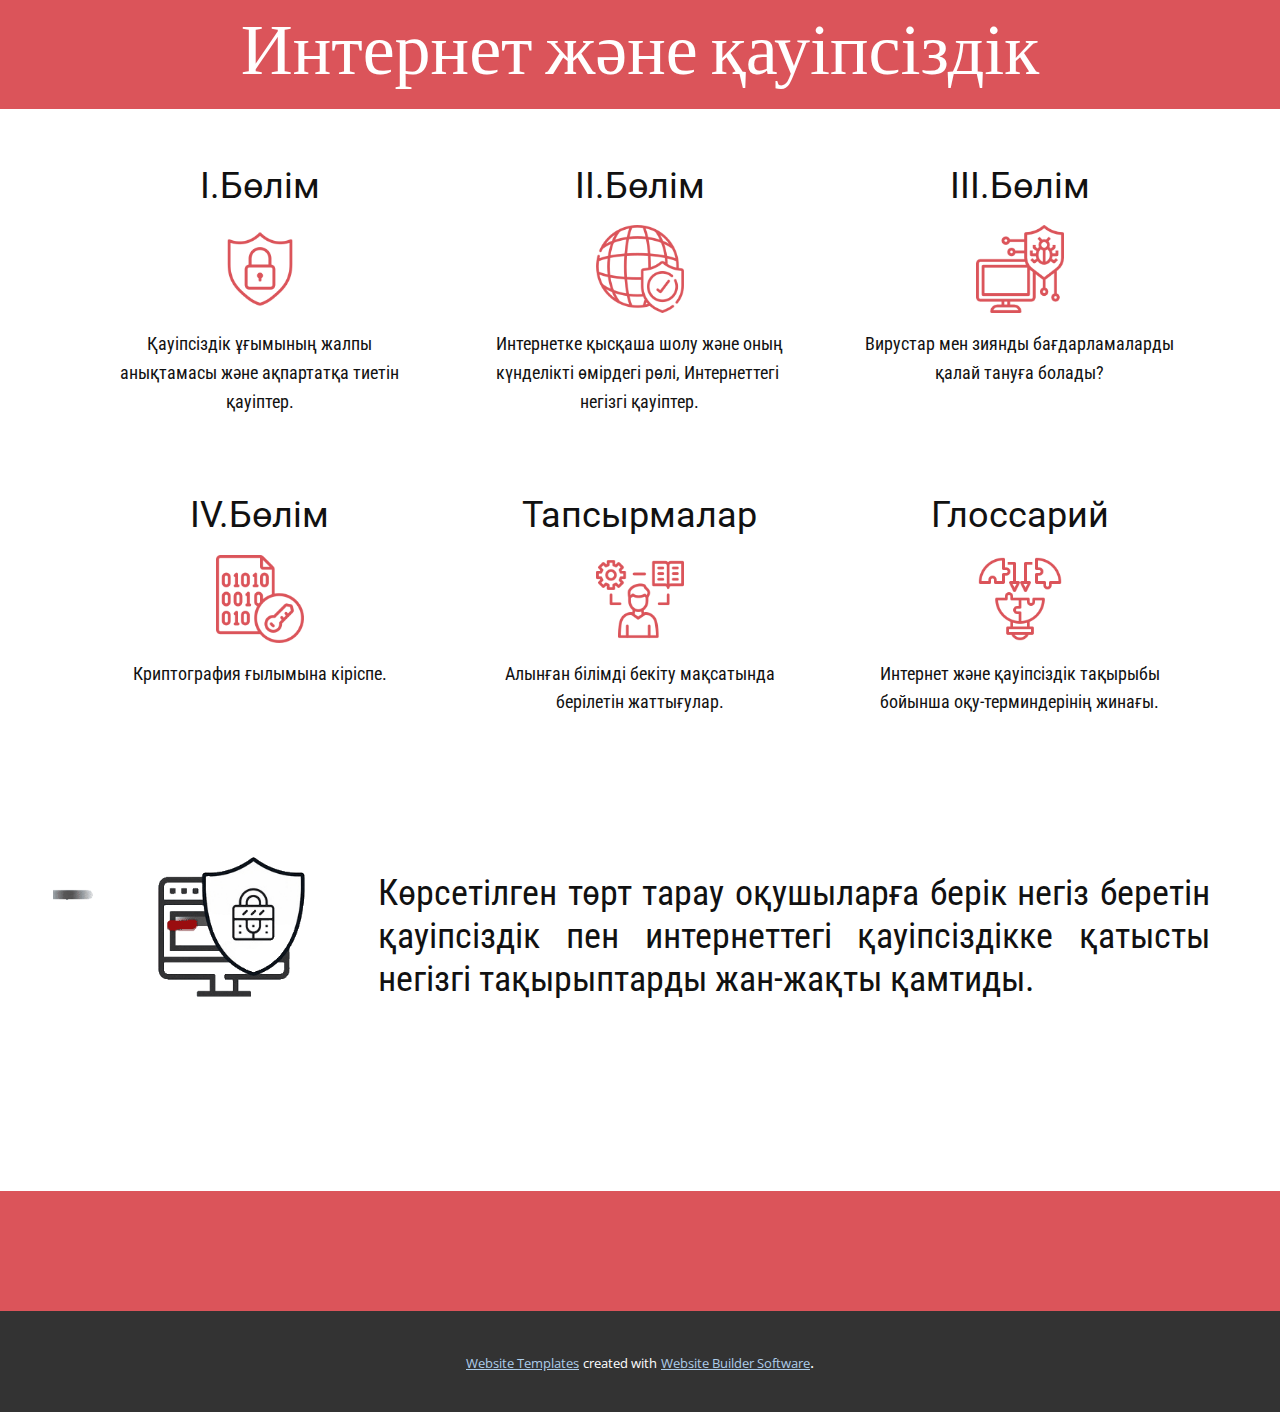
==== index.html @ 29d3eb03 "Added new files" ====
<!DOCTYPE html>
<html style="font-size: 16px;" lang="ru"><head>
    <meta name="viewport" content="width=device-width, initial-scale=1.0">
    <meta charset="utf-8">
    <meta name="keywords" content="Интернет және қауіпсіздік">
    <meta name="description" content="">
    <title>Интернет және қауіпсіздік</title>
    <link rel="stylesheet" href="nicepage.css" media="screen">
<link rel="stylesheet" href="Интернет-және-қауіпсіздік.css" media="screen">
    <script class="u-script" type="text/javascript" src="jquery.js" defer=""></script>
    <script class="u-script" type="text/javascript" src="nicepage.js" defer=""></script>
    <meta name="generator" content="Nicepage 5.8.2, nicepage.com">
    <meta name="referrer" content="origin">
    <link id="u-theme-google-font" rel="stylesheet" href="https://fonts.googleapis.com/css?family=Roboto:100,100i,300,300i,400,400i,500,500i,700,700i,900,900i|Open+Sans:300,300i,400,400i,500,500i,600,600i,700,700i,800,800i">
    <link id="u-page-google-font" rel="stylesheet" href="https://fonts.googleapis.com/css?family=Roboto+Condensed:300,300i,400,400i,700,700i|Abril+Fatface:400">
    
    
    
    
    <script type="application/ld+json">{
		"@context": "http://schema.org",
		"@type": "Organization",
		"name": ""
}</script>
    <meta name="theme-color" content="#478ac9">
    <meta property="og:title" content="Интернет және қауіпсіздік">
    <meta property="og:type" content="website">
  <meta data-intl-tel-input-cdn-path="intlTelInput/"></head>
  <body class="u-body u-overlap u-xl-mode" data-lang="ru"><header class="u-clearfix u-header u-palette-2-base u-sticky u-sticky-b554 u-header" id="sec-666b"><div class="u-clearfix u-sheet u-sheet-1">
        <h1 class="u-align-center-xs u-custom-font u-text u-text-default u-text-1">Интернет және қауіпсіздік</h1>
      </div><style class="u-sticky-style" data-style-id="b554">.u-sticky-fixed.u-sticky-b554:before, .u-body.u-sticky-fixed .u-sticky-b554:before {
borders: top right bottom left !important; border-color: #404040 !important; border-width: 2px !important
}</style></header>
    <section class="u-clearfix u-section-1" id="sec-0752">
      <div class="u-clearfix u-sheet u-sheet-1">
        <div class="u-expanded-width u-list u-list-1">
          <div class="u-repeater u-repeater-1">
            <div class="u-align-center u-container-style u-hover-feature u-list-item u-repeater-item u-shape-rectangle u-video-cover u-white u-list-item-1" data-href="https://nicepage.com">
              <div class="u-container-layout u-similar-container u-container-layout-1">
                <h3 class="u-text u-text-1">I.Бөлім</h3><span class="u-file-icon u-icon u-text-palette-2-base u-icon-1"><img src="images/8430333-3994db62.png" alt=""></span>
                <p class="u-custom-font u-font-roboto-condensed u-text u-text-2"> Қауіпсіздік ұғымының жалпы анықтамасы және ақпартатқа тиетін қауіптер.</p>
              </div>
            </div>
            <div class="u-align-center u-container-style u-hover-feature u-list-item u-repeater-item u-shape-rectangle u-video-cover u-white u-list-item-2">
              <div class="u-container-layout u-similar-container u-container-layout-2">
                <h3 class="u-text u-text-3">I​I.Бөлім</h3><span class="u-file-icon u-icon u-text-palette-2-base u-icon-2"><img src="images/3043822-b7b15563.png" alt=""></span>
                <p class="u-custom-font u-font-roboto-condensed u-text u-text-4"> Интернетке қысқаша шолу және оның күнделікті өмірдегі рөлі, Интернеттегі&nbsp; негізгі қауіптер.</p>
              </div>
            </div>
            <div class="u-align-center u-container-style u-hover-feature u-list-item u-repeater-item u-shape-rectangle u-white u-list-item-3">
              <div class="u-container-layout u-similar-container u-container-layout-3">
                <h3 class="u-text u-text-5"> III.Бөлім</h3><span class="u-file-icon u-icon u-text-palette-2-base u-icon-3"><img src="images/1126229-0e937d11.png" alt=""></span>
                <p class="u-custom-font u-font-roboto-condensed u-text u-text-6"> Вирустар мен зиянды бағдарламаларды қалай тануға болады?</p>
              </div>
            </div>
            <div class="u-align-center u-container-style u-hover-feature u-list-item u-repeater-item u-shape-rectangle u-video-cover u-white u-list-item-4">
              <div class="u-container-layout u-similar-container u-container-layout-4">
                <h3 class="u-text u-text-7"> IV.Бөлім</h3><span class="u-file-icon u-icon u-text-palette-2-base u-icon-4"><img src="images/2096851-116b1ba3.png" alt=""></span>
                <p class="u-custom-font u-font-roboto-condensed u-text u-text-8">Криптография ғылымына кіріспе.</p>
              </div>
            </div>
            <div class="u-align-center u-container-style u-hover-feature u-list-item u-repeater-item u-shape-rectangle u-video-cover u-white u-list-item-5">
              <div class="u-container-layout u-similar-container u-container-layout-5">
                <h3 class="u-text u-text-9">Тапсырмалар</h3><span class="u-file-icon u-icon u-text-palette-2-base u-icon-5"><img src="images/4730568-77f136b7.png" alt=""></span>
                <p class="u-custom-font u-font-roboto-condensed u-text u-text-10">Алынған білімді бекіту мақсатында берілетін жаттығулар.</p>
              </div>
            </div>
            <div class="u-align-center u-container-style u-hover-feature u-list-item u-repeater-item u-shape-rectangle u-video-cover u-white u-list-item-6">
              <div class="u-container-layout u-similar-container u-container-layout-6">
                <h3 class="u-text u-text-11">Глоссарий</h3><span class="u-file-icon u-icon u-text-palette-2-base u-icon-6"><img src="images/4596506-a38820ec.png" alt=""></span>
                <p class="u-custom-font u-font-roboto-condensed u-text u-text-12">Интернет және қауіпсіздік тақырыбы бойынша оқу-терминдерінің жинағы.</p>
              </div>
            </div>
          </div>
        </div>
        <h3 class="u-align-justify u-custom-font u-font-roboto-condensed u-text u-text-13"> Көрсетілген төрт тарау оқушыларға берік негіз беретін қауіпсіздік пен интернеттегі қауіпсіздікке қатысты негізгі тақырыптарды жан-жақты қамтиды.</h3>
        <img class="u-image u-image-contain u-image-default u-image-1" src="images/ani-unscreen.gif" alt="" data-image-width="480" data-image-height="270">
      </div>
      
      
      
      
      
      
    </section>
    
    
    
    
    <footer class="u-align-center u-clearfix u-footer u-palette-2-base u-footer" id="sec-6845"><div class="u-clearfix u-sheet u-sheet-1"></div></footer>
    <section class="u-backlink u-clearfix u-grey-80">
      <a class="u-link" href="https://nicepage.com/website-templates" target="_blank">
        <span>Website Templates</span>
      </a>
      <p class="u-text">
        <span>created with</span>
      </p>
      <a class="u-link" href="" target="_blank">
        <span>Website Builder Software</span>
      </a>. 
    </section>
  
</body></html>
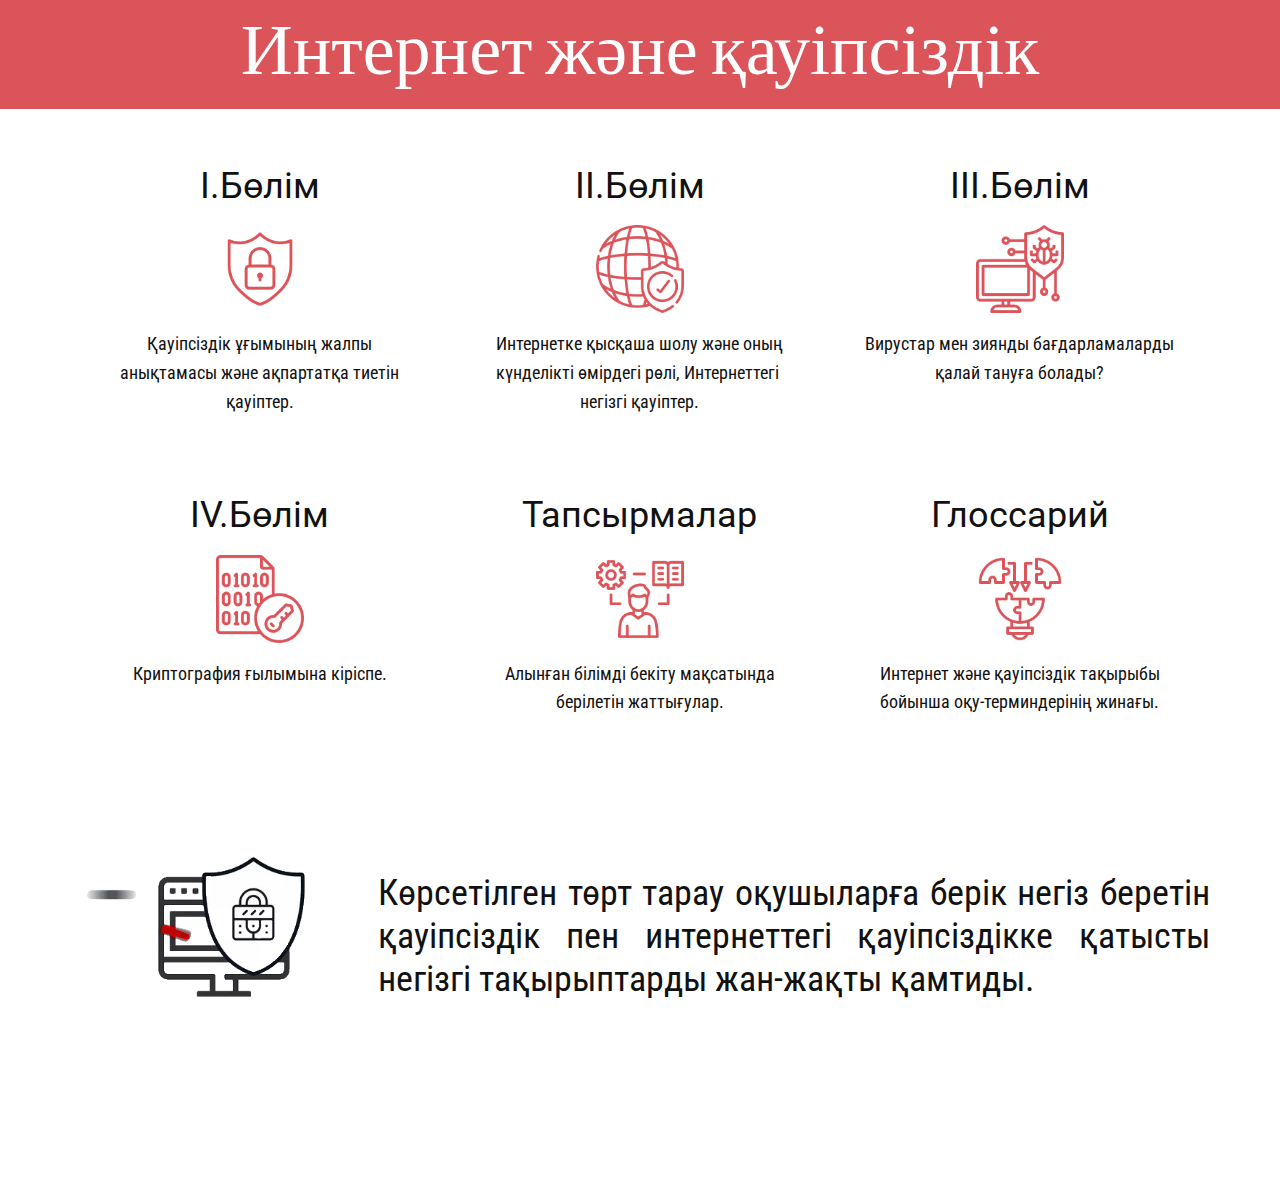
==== commit 371f6735: "Added new files" ====
--- a/index.html
+++ b/index.html
@@ -35,7 +35,7 @@
       <div class="u-clearfix u-sheet u-sheet-1">
         <div class="u-expanded-width u-list u-list-1">
           <div class="u-repeater u-repeater-1">
-            <div class="u-align-center u-container-style u-hover-feature u-list-item u-repeater-item u-shape-rectangle u-video-cover u-white u-list-item-1" data-href="https://nicepage.com">
+            <div class="u-align-center u-container-style u-hover-feature u-list-item u-repeater-item u-shape-rectangle u-video-cover u-white u-list-item-1" data-href="1тарау/Жалпы-қауіпсіздік-туралы.html">
               <div class="u-container-layout u-similar-container u-container-layout-1">
                 <h3 class="u-text u-text-1">I.Бөлім</h3><span class="u-file-icon u-icon u-text-palette-2-base u-icon-1"><img src="images/8430333-3994db62.png" alt=""></span>
                 <p class="u-custom-font u-font-roboto-condensed u-text u-text-2"> Қауіпсіздік ұғымының жалпы анықтамасы және ақпартатқа тиетін қауіптер.</p>
@@ -87,17 +87,6 @@
     
     
     
-    <footer class="u-align-center u-clearfix u-footer u-palette-2-base u-footer" id="sec-6845"><div class="u-clearfix u-sheet u-sheet-1"></div></footer>
-    <section class="u-backlink u-clearfix u-grey-80">
-      <a class="u-link" href="https://nicepage.com/website-templates" target="_blank">
-        <span>Website Templates</span>
-      </a>
-      <p class="u-text">
-        <span>created with</span>
-      </p>
-      <a class="u-link" href="" target="_blank">
-        <span>Website Builder Software</span>
-      </a>. 
-    </section>
+    
   
 </body></html>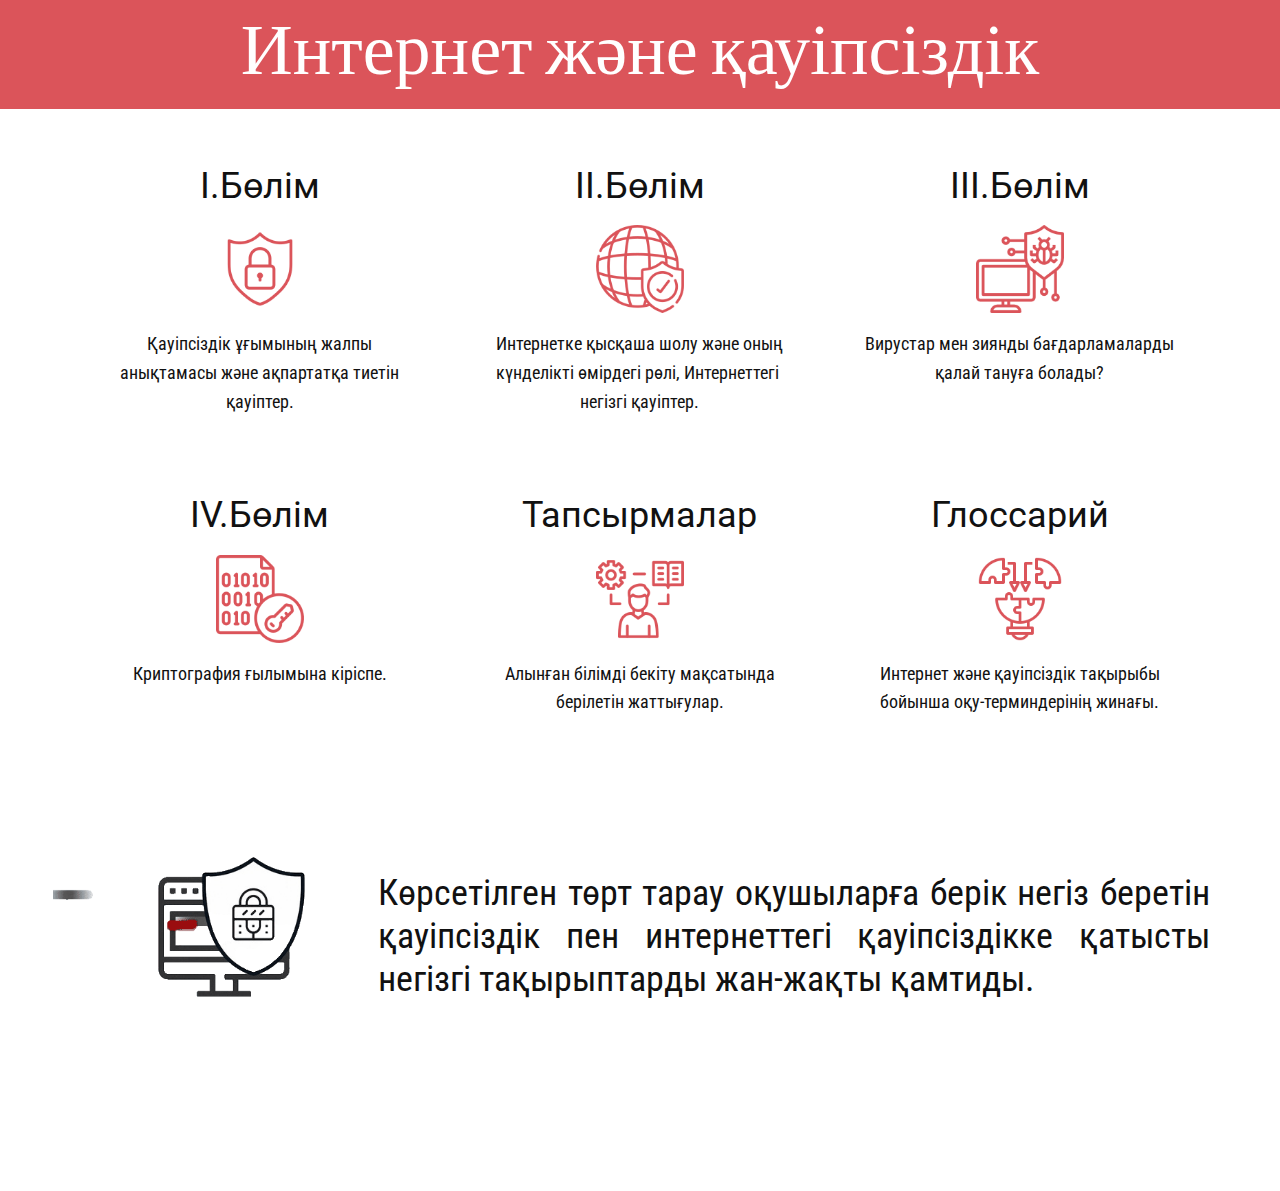
==== commit fe0d482a: "Added new files" ====
--- a/index.html
+++ b/index.html
@@ -41,7 +41,7 @@
                 <p class="u-custom-font u-font-roboto-condensed u-text u-text-2"> Қауіпсіздік ұғымының жалпы анықтамасы және ақпартатқа тиетін қауіптер.</p>
               </div>
             </div>
-            <div class="u-align-center u-container-style u-hover-feature u-list-item u-repeater-item u-shape-rectangle u-video-cover u-white u-list-item-2">
+            <div class="u-align-center u-container-style u-hover-feature u-list-item u-repeater-item u-shape-rectangle u-video-cover u-white u-list-item-2" data-href="2тарау/Интернеттегі-қауіпсіздік.html">
               <div class="u-container-layout u-similar-container u-container-layout-2">
                 <h3 class="u-text u-text-3">I​I.Бөлім</h3><span class="u-file-icon u-icon u-text-palette-2-base u-icon-2"><img src="images/3043822-b7b15563.png" alt=""></span>
                 <p class="u-custom-font u-font-roboto-condensed u-text u-text-4"> Интернетке қысқаша шолу және оның күнделікті өмірдегі рөлі, Интернеттегі&nbsp; негізгі қауіптер.</p>
@@ -59,13 +59,13 @@
                 <p class="u-custom-font u-font-roboto-condensed u-text u-text-8">Криптография ғылымына кіріспе.</p>
               </div>
             </div>
-            <div class="u-align-center u-container-style u-hover-feature u-list-item u-repeater-item u-shape-rectangle u-video-cover u-white u-list-item-5">
+            <div class="u-align-center u-container-style u-hover-feature u-list-item u-repeater-item u-shape-rectangle u-video-cover u-white u-list-item-5" data-href="Тапсырмалар/Тапсырмалар.html">
               <div class="u-container-layout u-similar-container u-container-layout-5">
                 <h3 class="u-text u-text-9">Тапсырмалар</h3><span class="u-file-icon u-icon u-text-palette-2-base u-icon-5"><img src="images/4730568-77f136b7.png" alt=""></span>
                 <p class="u-custom-font u-font-roboto-condensed u-text u-text-10">Алынған білімді бекіту мақсатында берілетін жаттығулар.</p>
               </div>
             </div>
-            <div class="u-align-center u-container-style u-hover-feature u-list-item u-repeater-item u-shape-rectangle u-video-cover u-white u-list-item-6">
+            <div class="u-align-center u-container-style u-hover-feature u-list-item u-repeater-item u-shape-rectangle u-video-cover u-white u-list-item-6" data-href="Глоссарий/Глоссарий.html">
               <div class="u-container-layout u-similar-container u-container-layout-6">
                 <h3 class="u-text u-text-11">Глоссарий</h3><span class="u-file-icon u-icon u-text-palette-2-base u-icon-6"><img src="images/4596506-a38820ec.png" alt=""></span>
                 <p class="u-custom-font u-font-roboto-condensed u-text u-text-12">Интернет және қауіпсіздік тақырыбы бойынша оқу-терминдерінің жинағы.</p>
